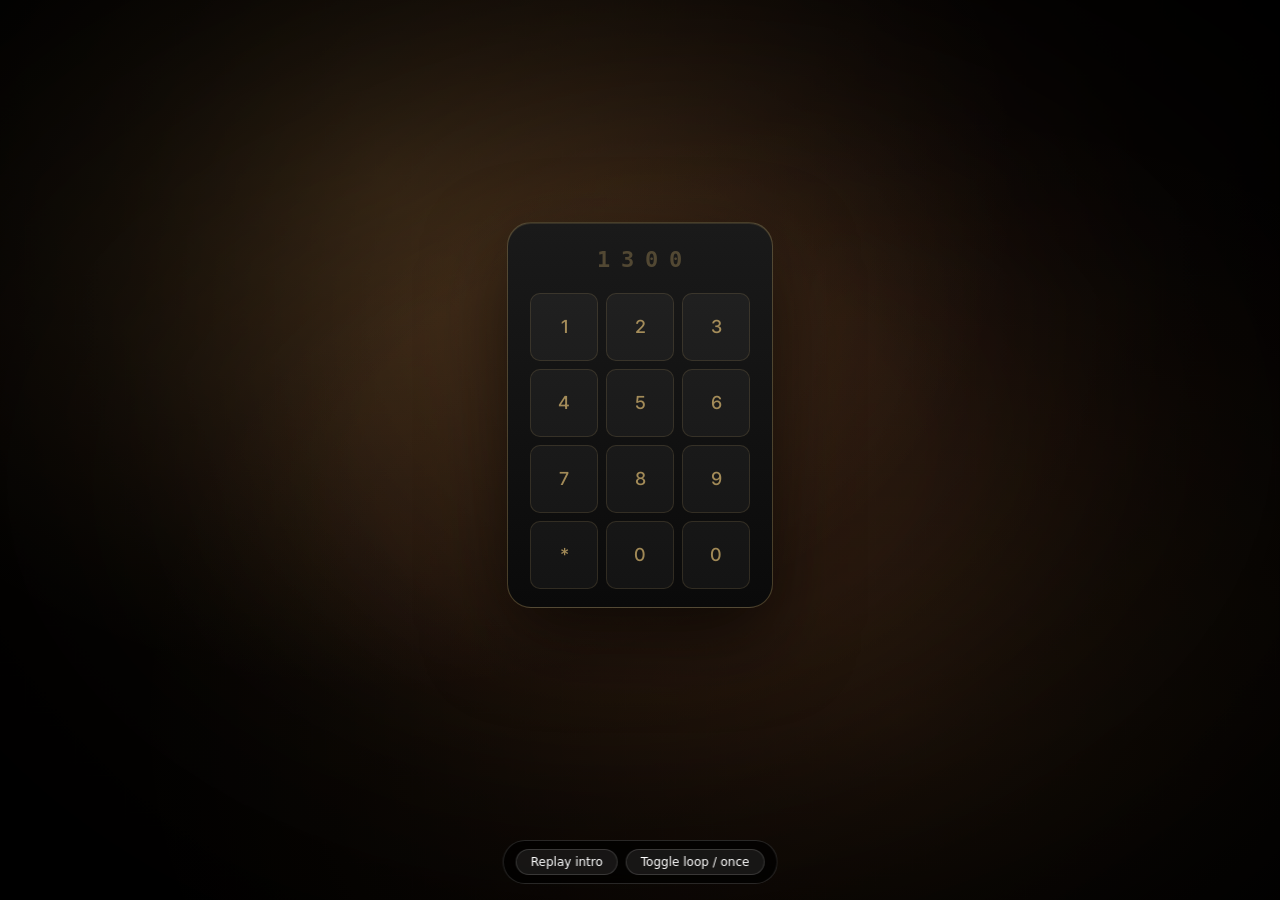
==== preview/cinematic-hero-standalone.html @ 3c826ecf "Add standalone self-contained cinematic-hero preview Single HTML file with both stylesheets inlined " ====
<!doctype html>
<html lang="en">
<head>
<meta charset="utf-8">
<meta name="viewport" content="width=device-width,initial-scale=1">
<title>BPO Firm — Cinematic Hero preview</title>
<style>
/* === bpofirm-design-system tokens === */
/* BPO Firm — Design System tokens
 * Brand-themed design language for Home, About, Contact. Uses bpofirm's
 * original light palette (red + blue accents on white) but keeps the
 * editorial type pairing (Inter + Instrument Serif italic) and the
 * animation library from the React reference.
 *
 * All rules scoped under .bpo-page so the existing service-page blocks
 * (bpofirm-scroll-hero plugin) are not affected.
 */

@import url('https://fonts.googleapis.com/css2?family=Inter:wght@300;400;500;600;700&family=Instrument+Serif:ital,wght@1,400&display=swap');

/* ----- Root font + brand tokens (always loaded) ------------------------ */
:root {
	--bpo-font-body:    'Inter', system-ui, -apple-system, sans-serif;
	--bpo-font-display: 'Instrument Serif', Georgia, 'Times New Roman', serif;

	/* Confirmed against reference/bpofirm-site-reference.md §3. */
	--bpo-brand:        #ef494b;   /* primary accent — CTAs, highlights, cursor */
	--bpo-brand-dark:   #b91c1c;   /* paired darker stop for gradient */
	--bpo-brand-blue:   #0a58ca;   /* secondary accent — links, cursor trail */
	--bpo-brand-blue-soft: rgba(10, 88, 202, 0.25);

	--bpo-accent-gradient: linear-gradient(90deg, #ef494b 0%, #b91c1c 100%);
}

/* ----- Brand-page scope (light theme) ---------------------------------- */
.bpo-page {
	/* HSL components (no hsl() wrapper, same pattern as reference). */
	--bg:      0 0% 100%;   /* white */
	--surface: 220 14% 98%; /* near-white slate */
	--text:    222 47% 11%; /* slate-900 */
	--muted:   215 16% 47%; /* slate-500 */
	--stroke:  216 12% 84%; /* slate-200 */

	background-color: hsl(var(--bg));
	color: hsl(var(--text));
	color-scheme: light;
	font-family: var(--bpo-font-body);
	-webkit-font-smoothing: antialiased;
}

/* Dark-section utility — for the occasional contrast band (CTA, footer)
 * called out in the site reference. Apply this class to any section that
 * should invert to dark within an otherwise light page. */
.bpo-page .bpo-section-dark,
.bpo-section-dark.bpo-page {
	--bg:      0 0% 4%;
	--surface: 0 0% 8%;
	--text:    0 0% 96%;
	--muted:   0 0% 53%;
	--stroke:  0 0% 12%;
	background-color: hsl(var(--bg));
	color: hsl(var(--text));
	color-scheme: dark;
}

/* Type-scale utility classes (mirrors reference's font-display + sizes). */
.bpo-page .bpo-display {
	font-family: var(--bpo-font-display);
	font-style: italic;
	line-height: 0.9;
	letter-spacing: -0.01em;
}
.bpo-page .bpo-eyebrow {
	font-size: 0.75rem;
	font-weight: 500;
	text-transform: uppercase;
	letter-spacing: 0.3em;
	color: hsl(var(--muted));
}
.bpo-page .bpo-muted { color: hsl(var(--muted)); }
.bpo-page .bpo-surface {
	background-color: hsl(var(--surface));
	border: 1px solid hsl(var(--stroke));
}

/* Brand-coloured text helpers. */
.bpo-brand-red  { color: var(--bpo-brand); }
.bpo-brand-blue { color: var(--bpo-brand-blue); }

/* ----- Accent gradient utilities --------------------------------------- */
.bpo-accent-gradient {
	background: var(--bpo-accent-gradient);
}
.bpo-accent-gradient-text {
	background: var(--bpo-accent-gradient);
	background-clip: text;
	-webkit-background-clip: text;
	color: transparent;
}
.bpo-accent-ring {
	background: var(--bpo-accent-gradient);
	padding: 2px;
	border-radius: 9999px;
	display: inline-block;
}

/* ----- Custom keyframes (from React reference) ------------------------- */
@keyframes bpo-scroll-down {
	0%   { transform: translateY(-100%); }
	100% { transform: translateY(200%); }
}
@keyframes bpo-role-fade-in {
	from { opacity: 0; transform: translateY(8px); }
	to   { opacity: 1; transform: translateY(0); }
}
@keyframes bpo-gradient-shift {
	0%, 100% { background-position: 0% 50%; }
	50%      { background-position: 100% 50%; }
}

.bpo-animate-scroll-down {
	animation: bpo-scroll-down 1.5s ease-in-out infinite;
}
.bpo-animate-role-fade-in {
	animation: bpo-role-fade-in 0.4s ease-out;
}
.bpo-animate-gradient-shift {
	background-size: 200% 200%;
	animation: bpo-gradient-shift 6s ease infinite;
}

.bpo-accent-glow {
	box-shadow: 0 0 8px rgba(239, 73, 75, 0.45);
}

@media (prefers-reduced-motion: reduce) {
	.bpo-animate-scroll-down,
	.bpo-animate-role-fade-in,
	.bpo-animate-gradient-shift {
		animation: none;
	}
}
/* === bpofirm-cinematic-hero asset === */
/* BPO Firm — Cinematic Hero
 * Choreographed entirely with CSS keyframes — no JS state machine.
 * 9-second loop: keypad fade-in (0-1s) → code entry (1-3s) → ACCESS
 * GRANTED (3-4.5s) → crossfade to interior (4.5-5.5s) → content reveal
 * + Ken Burns (5.5-8.5s) → settle / restart (8.5-9s).
 *
 * Modifier classes (set on the .bpo-cine root):
 *   .bpo-cine--once  one-shot intro (default in PHP shortcode)
 *   .bpo-cine--loop  cycle forever
 *
 * Custom properties (set inline or via shortcode atts):
 *   --bpo-cine-exterior  background-image for the closed/exterior plate
 *   --bpo-cine-interior  background-image for the open/interior plate
 */

.bpo-cine {
	position: relative;
	width: 100%;
	height: 100vh;
	overflow: hidden;
	isolation: isolate;
	background: #000;
	color: #fff;
}

/* --- Background plates ----------------------------------------------- */
.bpo-cine__bg {
	position: absolute; inset: 0;
	background-size: cover;
	background-position: center;
	will-change: opacity, transform;
}
.bpo-cine__bg--exterior {
	z-index: 1;
	background-image: var(--bpo-cine-exterior,
		radial-gradient(ellipse at 50% 35%, #2a1810 0%, #0a0604 60%, #000 100%));
	animation:
		bpo-cine-exterior-show 9s ease-in-out infinite,
		bpo-cine-kb-exterior   9s ease-in-out infinite;
}
.bpo-cine__bg--interior {
	z-index: 2;
	background-image: var(--bpo-cine-interior,
		radial-gradient(ellipse at 35% 40%, #d4a574 0%, #6b4423 30%, #2a1a0d 70%, #000 100%));
	opacity: 0;
	animation:
		bpo-cine-interior-show 9s ease-in-out infinite,
		bpo-cine-kb-interior   9s ease-in-out infinite;
}
@keyframes bpo-cine-exterior-show {
	0%, 45% { opacity: 1; }
	55%, 100% { opacity: 0; }
}
@keyframes bpo-cine-interior-show {
	0%, 45% { opacity: 0; }
	55%, 100% { opacity: 1; }
}
@keyframes bpo-cine-kb-exterior {
	0%   { transform: scale(1.00) translate(0, 0); }
	55%  { transform: scale(1.08) translate(-1%, -0.5%); }
	100% { transform: scale(1.08) translate(-1%, -0.5%); }
}
@keyframes bpo-cine-kb-interior {
	0%, 55% { transform: scale(1.00) translate(0, 0); }
	100%    { transform: scale(1.10) translate(1%, 0); }
}

/* --- Warm cinematic vignette (always on) ---------------------------- */
.bpo-cine__vignette {
	position: absolute; inset: 0; z-index: 3;
	pointer-events: none;
	background:
		radial-gradient(ellipse at 50% 50%, rgba(0,0,0,0) 30%, rgba(0,0,0,0.55) 75%, rgba(0,0,0,0.85) 100%),
		radial-gradient(ellipse at 30% 20%, rgba(255, 195, 100, 0.18) 0%, transparent 50%),
		radial-gradient(ellipse at 70% 80%, rgba(255, 165, 80, 0.10) 0%, transparent 60%);
}

/* --- Keypad stage --------------------------------------------------- */
.bpo-cine__stage {
	position: absolute; inset: 0; z-index: 4;
	display: flex; flex-direction: column;
	align-items: center; justify-content: center;
	gap: 28px;
	animation: bpo-cine-stage 9s ease-in-out infinite;
}
@keyframes bpo-cine-stage {
	0%   { opacity: 0; transform: translateY(8px); }
	6%   { opacity: 1; transform: translateY(0); }
	44%  { opacity: 1; }
	55%  { opacity: 0; transform: translateY(-8px); }
	100% { opacity: 0; transform: translateY(-8px); }
}

.bpo-cine__keypad {
	width: 220px;
	padding: 24px 22px 18px;
	background: linear-gradient(180deg, #1a1a1a 0%, #0a0a0a 100%);
	border: 1px solid rgba(255, 215, 130, 0.25);
	border-radius: 24px;
	box-shadow:
		0 30px 80px rgba(0, 0, 0, 0.6),
		inset 0 1px 0 rgba(255, 215, 130, 0.12);
}
.bpo-cine__display {
	display: flex; justify-content: center; gap: 10px;
	margin-bottom: 18px;
	font-family: ui-monospace, monospace;
	font-size: 22px; font-weight: 600;
	letter-spacing: 0.18em;
	color: rgba(255, 215, 130, 0.85);
	height: 28px;
}
.bpo-cine__display .digit {
	display: inline-block; width: 14px; text-align: center;
	color: rgba(255, 215, 130, 0.25);
	animation: bpo-cine-digit 9s linear infinite;
}
.bpo-cine__display .digit:nth-child(1) { animation-delay: 0.8s; }
.bpo-cine__display .digit:nth-child(2) { animation-delay: 1.4s; }
.bpo-cine__display .digit:nth-child(3) { animation-delay: 2.0s; }
.bpo-cine__display .digit:nth-child(4) { animation-delay: 2.6s; }
@keyframes bpo-cine-digit {
	0%,  8%   { color: rgba(255, 215, 130, 0.25); }
	9%, 100%  { color: rgba(255, 215, 130, 0.95); }
}

.bpo-cine__keys {
	display: grid;
	grid-template-columns: repeat(3, 1fr);
	gap: 8px;
}
.bpo-cine__key {
	aspect-ratio: 1;
	display: flex; align-items: center; justify-content: center;
	background: rgba(255, 255, 255, 0.04);
	border: 1px solid rgba(255, 215, 130, 0.12);
	border-radius: 10px;
	font-family: var(--bpo-font-body, system-ui, sans-serif);
	font-size: 18px; font-weight: 500;
	color: rgba(255, 215, 130, 0.6);
	transition: background 0.15s ease;
}
.bpo-cine__key.is-active {
	animation: bpo-cine-key-press 9s ease-in-out infinite;
}
@keyframes bpo-cine-key-press {
	0%, 8% {
		background: rgba(255, 255, 255, 0.04);
		box-shadow: none;
		color: rgba(255, 215, 130, 0.6);
	}
	9%, 13% {
		background: rgba(255, 195, 100, 0.4);
		box-shadow: 0 0 18px rgba(255, 195, 100, 0.7);
		color: #fff;
	}
	14%, 100% {
		background: rgba(255, 215, 130, 0.10);
		color: rgba(255, 215, 130, 0.85);
	}
}
.bpo-cine__key[data-step="1"] { animation-delay: 0.8s; }
.bpo-cine__key[data-step="2"] { animation-delay: 1.4s; }
.bpo-cine__key[data-step="3"] { animation-delay: 2.0s; }
.bpo-cine__key[data-step="4"] { animation-delay: 2.6s; }

/* --- "Access Granted" badge ----------------------------------------- */
.bpo-cine__granted {
	padding: 10px 22px;
	border: 1px solid rgba(255, 215, 130, 0.5);
	border-radius: 4px;
	background: rgba(255, 195, 100, 0.08);
	font-family: ui-monospace, 'SF Mono', Menlo, monospace;
	font-weight: 700;
	font-size: 18px;
	letter-spacing: 0.32em;
	color: #ffd770;
	text-transform: uppercase;
	text-shadow:
		0 0 12px rgba(255, 195, 100, 0.9),
		0 0 32px rgba(255, 195, 100, 0.5);
	box-shadow:
		0 0 28px rgba(255, 195, 100, 0.4),
		inset 0 0 12px rgba(255, 195, 100, 0.15);
	opacity: 0;
	animation: bpo-cine-granted 9s ease-in-out infinite;
}
@keyframes bpo-cine-granted {
	0%, 32%  { opacity: 0; transform: scale(0.95); }
	36%, 50% { opacity: 1; transform: scale(1); }
	55%, 100% { opacity: 0; transform: scale(1); }
}

/* --- Hero content (revealed after keypad) --------------------------- */
.bpo-cine__content {
	position: absolute; inset: 0; z-index: 5;
	display: flex; flex-direction: column;
	align-items: center; justify-content: center;
	text-align: center;
	padding: 32px;
	pointer-events: none;
	opacity: 0;
	animation: bpo-cine-content 9s ease-in-out infinite;
}
.bpo-cine__content > * { pointer-events: auto; }
@keyframes bpo-cine-content {
	0%, 55%   { opacity: 0; transform: translateY(12px); }
	62%, 92%  { opacity: 1; transform: translateY(0); }
	100%      { opacity: 0; transform: translateY(-8px); }
}

.bpo-cine__eyebrow {
	font-size: 11px; letter-spacing: 0.35em; text-transform: uppercase;
	color: rgba(255, 215, 130, 0.85);
	margin: 0 0 24px;
}
.bpo-cine__title {
	font-family: var(--bpo-font-display, Georgia, serif);
	font-style: italic;
	font-size: clamp(48px, 8vw, 96px);
	line-height: 0.95;
	margin: 0 0 20px;
	color: #fff;
	max-width: 16ch;
}
.bpo-cine__title em {
	color: var(--bpo-brand, #ef494b);
	font-style: italic;
}
.bpo-cine__lede {
	font-size: 16px;
	line-height: 1.6;
	color: rgba(255, 255, 255, 0.82);
	max-width: 34rem;
	margin: 0 0 32px;
}
.bpo-cine__ctas {
	display: inline-flex;
	gap: 14px;
	flex-wrap: wrap;
	justify-content: center;
}
.bpo-cine__btn {
	display: inline-block;
	padding: 14px 28px;
	border-radius: 999px;
	font-size: 14px; font-weight: 500;
	text-decoration: none;
	transition: transform 0.2s ease;
}
.bpo-cine__btn:hover { transform: scale(1.05); }
.bpo-cine__btn--solid {
	background: var(--bpo-brand, #ef494b);
	color: #fff;
	box-shadow: 0 8px 32px rgba(239, 73, 75, 0.4);
}
.bpo-cine__btn--outline {
	background: transparent;
	color: #fff;
	box-shadow: inset 0 0 0 1.5px rgba(255, 215, 130, 0.7);
}

/* --- One-shot intro mode (default in PHP shortcode) ----------------- */
/* All keyframes run once, then forwards state holds the final frame. */
.bpo-cine--once .bpo-cine__bg--exterior,
.bpo-cine--once .bpo-cine__bg--interior,
.bpo-cine--once .bpo-cine__stage,
.bpo-cine--once .bpo-cine__content,
.bpo-cine--once .bpo-cine__key,
.bpo-cine--once .bpo-cine__display .digit,
.bpo-cine--once .bpo-cine__granted {
	animation-iteration-count: 1;
	animation-fill-mode: forwards;
}
/* In once mode the content tail-fades to 0; override to stay visible. */
.bpo-cine--once .bpo-cine__content { animation-name: bpo-cine-content-once; }
@keyframes bpo-cine-content-once {
	0%, 55%  { opacity: 0; transform: translateY(12px); }
	62%, 100% { opacity: 1; transform: translateY(0); }
}

/* --- Reduced motion: skip the cinematic intro entirely. ------------- */
@media (prefers-reduced-motion: reduce) {
	.bpo-cine__bg, .bpo-cine__stage, .bpo-cine__content,
	.bpo-cine__key, .bpo-cine__display .digit, .bpo-cine__granted {
		animation: none !important;
	}
	.bpo-cine__bg--exterior { opacity: 0; }
	.bpo-cine__bg--interior { opacity: 1; }
	.bpo-cine__content { opacity: 1; }
	.bpo-cine__stage { opacity: 0; }
}
/* === Preview-only resets === */
body { margin:0; padding:0; font-family: var(--bpo-font-body); background:#000; color:#fff; }
.toolbar { position: fixed; bottom: 16px; left: 50%; transform: translateX(-50%); z-index: 100; display: flex; gap: 8px; padding: 8px 12px; border-radius: 999px; background: rgba(0,0,0,0.7); backdrop-filter: blur(8px); border: 1px solid rgba(255,255,255,0.15); }
.toolbar button { background: rgba(255,255,255,0.08); color: #fff; border: 1px solid rgba(255,255,255,0.15); padding: 6px 14px; border-radius: 999px; font: 500 12px/1 system-ui, sans-serif; cursor: pointer; }
.toolbar button:hover { background: rgba(239,73,75,0.4); border-color: #ef494b; }
</style>
</head>
<body class="bpo-page">
<section class="bpo-cine bpo-cine--loop" id="hero">
  <div class="bpo-cine__bg bpo-cine__bg--exterior"></div>
  <div class="bpo-cine__bg bpo-cine__bg--interior"></div>
  <div class="bpo-cine__vignette" aria-hidden="true"></div>
  <div class="bpo-cine__stage" aria-hidden="true">
    <div class="bpo-cine__keypad">
      <div class="bpo-cine__display">
        <span class="digit">1</span><span class="digit">3</span><span class="digit">0</span><span class="digit">0</span>
      </div>
      <div class="bpo-cine__keys">
        <div class="bpo-cine__key is-active" data-step="1">1</div>
        <div class="bpo-cine__key">2</div>
        <div class="bpo-cine__key is-active" data-step="2">3</div>
        <div class="bpo-cine__key">4</div>
        <div class="bpo-cine__key">5</div>
        <div class="bpo-cine__key">6</div>
        <div class="bpo-cine__key">7</div>
        <div class="bpo-cine__key">8</div>
        <div class="bpo-cine__key">9</div>
        <div class="bpo-cine__key">*</div>
        <div class="bpo-cine__key is-active" data-step="3">0</div>
        <div class="bpo-cine__key is-active" data-step="4">0</div>
      </div>
    </div>
    <div class="bpo-cine__granted">Access Granted</div>
  </div>
  <div class="bpo-cine__content">
    <p class="bpo-cine__eyebrow">A partnership unlocked</p>
    <h1 class="bpo-cine__title">Welcome inside <em>BPO Firm</em>.</h1>
    <p class="bpo-cine__lede">Calls. Chats. Social. AI assists. Every channel &mdash; orchestrated under one roof. Plug your stack in once; ship outcomes from day one.</p>
    <div class="bpo-cine__ctas">
      <a href="#" class="bpo-cine__btn bpo-cine__btn--solid">Book a discovery call</a>
      <a href="#" class="bpo-cine__btn bpo-cine__btn--outline">See our work</a>
    </div>
  </div>
</section>
<div class="toolbar">
  <button id="replay">Replay intro</button>
  <button id="toggleLoop">Toggle loop / once</button>
</div>
<script>
var hero = document.getElementById('hero');
document.getElementById('replay').onclick = function () {
  var nodes = hero.querySelectorAll('.bpo-cine__bg, .bpo-cine__stage, .bpo-cine__content, .bpo-cine__key, .bpo-cine__display .digit, .bpo-cine__granted');
  nodes.forEach(function (n) { var a = n.style.animation; n.style.animation = 'none'; void n.offsetWidth; n.style.animation = ''; });
};
document.getElementById('toggleLoop').onclick = function () {
  hero.classList.toggle('bpo-cine--loop'); hero.classList.toggle('bpo-cine--once');
};
</script>
</body>
</html>
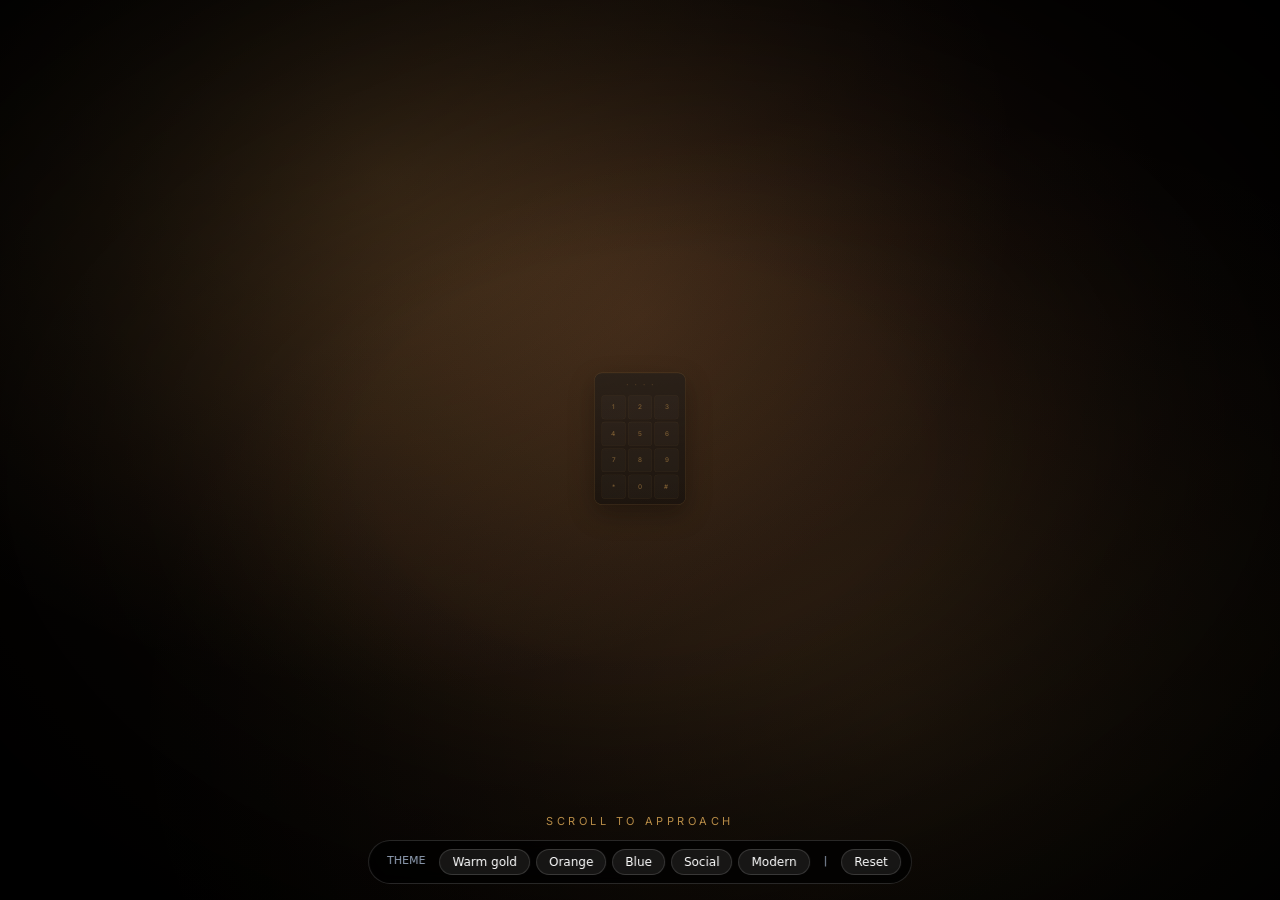
==== commit d895ef70: "Cinematic hero v2: scroll-driven zoom + interactive password entry + per-office theming Owner reshap" ====
--- a/preview/cinematic-hero-standalone.html
+++ b/preview/cinematic-hero-standalone.html
@@ -3,9 +3,8 @@
 <head>
 <meta charset="utf-8">
 <meta name="viewport" content="width=device-width,initial-scale=1">
-<title>BPO Firm — Cinematic Hero preview</title>
+<title>BPO Firm — Cinematic Hero v2 (interactive)</title>
 <style>
-/* === bpofirm-design-system tokens === */
 /* BPO Firm — Design System tokens
  * Brand-themed design language for Home, About, Contact. Uses bpofirm's
  * original light palette (red + blue accents on white) but keeps the
@@ -140,23 +139,29 @@
 		animation: none;
 	}
 }
-/* === bpofirm-cinematic-hero asset === */
-/* BPO Firm — Cinematic Hero
- * Choreographed entirely with CSS keyframes — no JS state machine.
- * 9-second loop: keypad fade-in (0-1s) → code entry (1-3s) → ACCESS
- * GRANTED (3-4.5s) → crossfade to interior (4.5-5.5s) → content reveal
- * + Ken Burns (5.5-8.5s) → settle / restart (8.5-9s).
+/* BPO Firm — Cinematic Hero (v2)
+ * Scroll-driven zoom + interactive password entry. JS hijacks wheel/
+ * touch to drive a 0..1 zoom value; once zoomed all the way in the
+ * keypad becomes clickable. Enter the right password to unlock the
+ * interior reveal (which releases the scroll lock so the rest of the
+ * page can scroll normally).
  *
- * Modifier classes (set on the .bpo-cine root):
- *   .bpo-cine--once  one-shot intro (default in PHP shortcode)
- *   .bpo-cine--loop  cycle forever
+ * State classes (set on .bpo-cine root by the JS):
+ *   .is-locked     scroll is hijacked, zoom in progress (added on init)
+ *   .is-zoomed     zoom reached 1.0 — keypad interactive
+ *   .is-error      wrong password just entered — display flashes red briefly
+ *   .is-granted    correct password — interior reveal plays, scroll unlocks
  *
- * Custom properties (set inline or via shortcode atts):
- *   --bpo-cine-exterior  background-image for the closed/exterior plate
- *   --bpo-cine-interior  background-image for the open/interior plate
+ * Per-office colour theme (set via shortcode attrs as inline CSS vars
+ * on the root, defaults shown):
+ *   --bpo-cine-accent-rgb: 255, 195, 100   (warm gold)
+ *   --bpo-cine-exterior:   <bg image url or gradient>
+ *   --bpo-cine-interior:   <bg image url or gradient>
  */
 
 .bpo-cine {
+	--bpo-cine-zoom: 0;
+	--bpo-cine-accent-rgb: 255, 195, 100;
 	position: relative;
 	width: 100%;
 	height: 100vh;
@@ -166,7 +171,7 @@
 	color: #fff;
 }
 
-/* --- Background plates ----------------------------------------------- */
+/* --- Background plates ---------------------------------------------- */
 .bpo-cine__bg {
 	position: absolute; inset: 0;
 	background-size: cover;
@@ -177,94 +182,86 @@
 	z-index: 1;
 	background-image: var(--bpo-cine-exterior,
 		radial-gradient(ellipse at 50% 35%, #2a1810 0%, #0a0604 60%, #000 100%));
-	animation:
-		bpo-cine-exterior-show 9s ease-in-out infinite,
-		bpo-cine-kb-exterior   9s ease-in-out infinite;
+	transform: scale(calc(1 + var(--bpo-cine-zoom) * 0.35));
+	opacity: 1;
+	transition: opacity 0.6s ease-out;
 }
 .bpo-cine__bg--interior {
 	z-index: 2;
 	background-image: var(--bpo-cine-interior,
 		radial-gradient(ellipse at 35% 40%, #d4a574 0%, #6b4423 30%, #2a1a0d 70%, #000 100%));
 	opacity: 0;
-	animation:
-		bpo-cine-interior-show 9s ease-in-out infinite,
-		bpo-cine-kb-interior   9s ease-in-out infinite;
-}
-@keyframes bpo-cine-exterior-show {
-	0%, 45% { opacity: 1; }
-	55%, 100% { opacity: 0; }
-}
-@keyframes bpo-cine-interior-show {
-	0%, 45% { opacity: 0; }
-	55%, 100% { opacity: 1; }
-}
-@keyframes bpo-cine-kb-exterior {
-	0%   { transform: scale(1.00) translate(0, 0); }
-	55%  { transform: scale(1.08) translate(-1%, -0.5%); }
-	100% { transform: scale(1.08) translate(-1%, -0.5%); }
-}
-@keyframes bpo-cine-kb-interior {
-	0%, 55% { transform: scale(1.00) translate(0, 0); }
-	100%    { transform: scale(1.10) translate(1%, 0); }
-}
-
-/* --- Warm cinematic vignette (always on) ---------------------------- */
+	transform: scale(1.06);
+	transition: opacity 0.9s ease-out, transform 1.5s ease-out;
+}
+.bpo-cine.is-granted .bpo-cine__bg--exterior { opacity: 0; }
+.bpo-cine.is-granted .bpo-cine__bg--interior { opacity: 1; transform: scale(1); }
+
+/* --- Warm cinematic vignette --------------------------------------- */
 .bpo-cine__vignette {
 	position: absolute; inset: 0; z-index: 3;
 	pointer-events: none;
 	background:
-		radial-gradient(ellipse at 50% 50%, rgba(0,0,0,0) 30%, rgba(0,0,0,0.55) 75%, rgba(0,0,0,0.85) 100%),
-		radial-gradient(ellipse at 30% 20%, rgba(255, 195, 100, 0.18) 0%, transparent 50%),
-		radial-gradient(ellipse at 70% 80%, rgba(255, 165, 80, 0.10) 0%, transparent 60%);
-}
-
-/* --- Keypad stage --------------------------------------------------- */
+		radial-gradient(ellipse at 50% 50%, rgba(0,0,0,0) 30%, rgba(0,0,0,0.55) 75%, rgba(0,0,0,0.88) 100%),
+		radial-gradient(ellipse at 30% 20%, rgba(var(--bpo-cine-accent-rgb), 0.18) 0%, transparent 50%),
+		radial-gradient(ellipse at 70% 80%, rgba(var(--bpo-cine-accent-rgb), 0.10) 0%, transparent 60%);
+}
+
+/* --- Keypad stage (scales with zoom) ------------------------------- */
 .bpo-cine__stage {
 	position: absolute; inset: 0; z-index: 4;
 	display: flex; flex-direction: column;
 	align-items: center; justify-content: center;
 	gap: 28px;
-	animation: bpo-cine-stage 9s ease-in-out infinite;
-}
-@keyframes bpo-cine-stage {
-	0%   { opacity: 0; transform: translateY(8px); }
-	6%   { opacity: 1; transform: translateY(0); }
-	44%  { opacity: 1; }
-	55%  { opacity: 0; transform: translateY(-8px); }
-	100% { opacity: 0; transform: translateY(-8px); }
+	/* Scale from 0.32 (distant) to 1.0 (fully zoomed in). */
+	transform: scale(calc(0.32 + var(--bpo-cine-zoom) * 0.68));
+	opacity: calc(0.5 + var(--bpo-cine-zoom) * 0.5);
+	transition: transform 0.25s ease-out, opacity 0.25s ease-out;
+}
+.bpo-cine.is-granted .bpo-cine__stage {
+	opacity: 0;
+	transform: scale(1.15);
+	transition: opacity 0.6s ease-out, transform 0.8s ease-out;
+	pointer-events: none;
 }
 
 .bpo-cine__keypad {
-	width: 220px;
+	width: 240px;
 	padding: 24px 22px 18px;
 	background: linear-gradient(180deg, #1a1a1a 0%, #0a0a0a 100%);
-	border: 1px solid rgba(255, 215, 130, 0.25);
+	border: 1px solid rgba(var(--bpo-cine-accent-rgb), 0.30);
 	border-radius: 24px;
 	box-shadow:
 		0 30px 80px rgba(0, 0, 0, 0.6),
-		inset 0 1px 0 rgba(255, 215, 130, 0.12);
+		inset 0 1px 0 rgba(var(--bpo-cine-accent-rgb), 0.15);
 }
 .bpo-cine__display {
-	display: flex; justify-content: center; gap: 10px;
+	display: flex; justify-content: center; gap: 12px;
 	margin-bottom: 18px;
 	font-family: ui-monospace, monospace;
-	font-size: 22px; font-weight: 600;
+	font-size: 22px; font-weight: 700;
 	letter-spacing: 0.18em;
-	color: rgba(255, 215, 130, 0.85);
+	color: rgba(var(--bpo-cine-accent-rgb), 0.95);
 	height: 28px;
+	transition: color 0.15s ease;
 }
 .bpo-cine__display .digit {
 	display: inline-block; width: 14px; text-align: center;
-	color: rgba(255, 215, 130, 0.25);
-	animation: bpo-cine-digit 9s linear infinite;
-}
-.bpo-cine__display .digit:nth-child(1) { animation-delay: 0.8s; }
-.bpo-cine__display .digit:nth-child(2) { animation-delay: 1.4s; }
-.bpo-cine__display .digit:nth-child(3) { animation-delay: 2.0s; }
-.bpo-cine__display .digit:nth-child(4) { animation-delay: 2.6s; }
-@keyframes bpo-cine-digit {
-	0%,  8%   { color: rgba(255, 215, 130, 0.25); }
-	9%, 100%  { color: rgba(255, 215, 130, 0.95); }
+	color: rgba(var(--bpo-cine-accent-rgb), 0.25);
+	transition: color 0.15s ease;
+}
+.bpo-cine__display .digit.is-filled {
+	color: rgba(var(--bpo-cine-accent-rgb), 0.95);
+}
+.bpo-cine.is-error .bpo-cine__display {
+	color: #ef494b;
+	animation: bpo-cine-shake 0.35s ease;
+}
+.bpo-cine.is-error .bpo-cine__display .digit { color: #ef494b; }
+@keyframes bpo-cine-shake {
+	0%, 100% { transform: translateX(0); }
+	25% { transform: translateX(-6px); }
+	75% { transform: translateX(6px); }
 }
 
 .bpo-cine__keys {
@@ -276,85 +273,108 @@
 	aspect-ratio: 1;
 	display: flex; align-items: center; justify-content: center;
 	background: rgba(255, 255, 255, 0.04);
-	border: 1px solid rgba(255, 215, 130, 0.12);
+	border: 1px solid rgba(var(--bpo-cine-accent-rgb), 0.14);
 	border-radius: 10px;
 	font-family: var(--bpo-font-body, system-ui, sans-serif);
-	font-size: 18px; font-weight: 500;
-	color: rgba(255, 215, 130, 0.6);
-	transition: background 0.15s ease;
-}
-.bpo-cine__key.is-active {
-	animation: bpo-cine-key-press 9s ease-in-out infinite;
-}
-@keyframes bpo-cine-key-press {
-	0%, 8% {
-		background: rgba(255, 255, 255, 0.04);
-		box-shadow: none;
-		color: rgba(255, 215, 130, 0.6);
-	}
-	9%, 13% {
-		background: rgba(255, 195, 100, 0.4);
-		box-shadow: 0 0 18px rgba(255, 195, 100, 0.7);
-		color: #fff;
-	}
-	14%, 100% {
-		background: rgba(255, 215, 130, 0.10);
-		color: rgba(255, 215, 130, 0.85);
-	}
-}
-.bpo-cine__key[data-step="1"] { animation-delay: 0.8s; }
-.bpo-cine__key[data-step="2"] { animation-delay: 1.4s; }
-.bpo-cine__key[data-step="3"] { animation-delay: 2.0s; }
-.bpo-cine__key[data-step="4"] { animation-delay: 2.6s; }
-
-/* --- "Access Granted" badge ----------------------------------------- */
+	font-size: 20px; font-weight: 500;
+	color: rgba(var(--bpo-cine-accent-rgb), 0.7);
+	cursor: not-allowed;
+	user-select: none;
+	transition: background 0.15s ease, transform 0.1s ease, color 0.15s ease;
+}
+.bpo-cine.is-zoomed .bpo-cine__key { cursor: pointer; }
+.bpo-cine.is-zoomed .bpo-cine__key:hover {
+	background: rgba(var(--bpo-cine-accent-rgb), 0.16);
+	color: rgba(var(--bpo-cine-accent-rgb), 1);
+}
+.bpo-cine.is-zoomed .bpo-cine__key:active,
+.bpo-cine__key.is-pressed {
+	background: rgba(var(--bpo-cine-accent-rgb), 0.45);
+	color: #fff;
+	transform: scale(0.95);
+	box-shadow: 0 0 22px rgba(var(--bpo-cine-accent-rgb), 0.75);
+}
+
+/* --- "Access Granted" badge — shown briefly when password correct -- */
 .bpo-cine__granted {
 	padding: 10px 22px;
-	border: 1px solid rgba(255, 215, 130, 0.5);
+	border: 1px solid rgba(var(--bpo-cine-accent-rgb), 0.6);
 	border-radius: 4px;
-	background: rgba(255, 195, 100, 0.08);
+	background: rgba(var(--bpo-cine-accent-rgb), 0.10);
 	font-family: ui-monospace, 'SF Mono', Menlo, monospace;
 	font-weight: 700;
 	font-size: 18px;
 	letter-spacing: 0.32em;
-	color: #ffd770;
+	color: rgb(var(--bpo-cine-accent-rgb));
 	text-transform: uppercase;
 	text-shadow:
-		0 0 12px rgba(255, 195, 100, 0.9),
-		0 0 32px rgba(255, 195, 100, 0.5);
+		0 0 12px rgba(var(--bpo-cine-accent-rgb), 0.9),
+		0 0 32px rgba(var(--bpo-cine-accent-rgb), 0.5);
 	box-shadow:
-		0 0 28px rgba(255, 195, 100, 0.4),
-		inset 0 0 12px rgba(255, 195, 100, 0.15);
+		0 0 28px rgba(var(--bpo-cine-accent-rgb), 0.4),
+		inset 0 0 12px rgba(var(--bpo-cine-accent-rgb), 0.18);
 	opacity: 0;
-	animation: bpo-cine-granted 9s ease-in-out infinite;
-}
-@keyframes bpo-cine-granted {
-	0%, 32%  { opacity: 0; transform: scale(0.95); }
-	36%, 50% { opacity: 1; transform: scale(1); }
-	55%, 100% { opacity: 0; transform: scale(1); }
-}
-
-/* --- Hero content (revealed after keypad) --------------------------- */
+	transform: scale(0.9);
+	transition: opacity 0.35s ease, transform 0.35s ease;
+}
+.bpo-cine.is-granted .bpo-cine__granted {
+	opacity: 1;
+	transform: scale(1);
+}
+
+/* --- Hint text shown while keypad is distant ----------------------- */
+.bpo-cine__hint {
+	position: absolute;
+	bottom: 8vh; left: 50%;
+	transform: translateX(-50%);
+	z-index: 5;
+	font-size: 11px;
+	letter-spacing: 0.32em;
+	text-transform: uppercase;
+	color: rgba(var(--bpo-cine-accent-rgb), 0.7);
+	opacity: calc(1 - var(--bpo-cine-zoom));
+	transition: opacity 0.3s ease;
+	pointer-events: none;
+}
+.bpo-cine.is-zoomed .bpo-cine__hint,
+.bpo-cine.is-granted .bpo-cine__hint { opacity: 0; }
+.bpo-cine__hint-2 {
+	position: absolute;
+	bottom: 8vh; left: 50%;
+	transform: translateX(-50%);
+	z-index: 5;
+	font-size: 11px;
+	letter-spacing: 0.32em;
+	text-transform: uppercase;
+	color: rgba(var(--bpo-cine-accent-rgb), 0.85);
+	opacity: 0;
+	transition: opacity 0.3s ease;
+	pointer-events: none;
+}
+.bpo-cine.is-zoomed .bpo-cine__hint-2 { opacity: 1; }
+.bpo-cine.is-granted .bpo-cine__hint-2 { opacity: 0; }
+
+/* --- Hero content (revealed after access granted) ------------------ */
 .bpo-cine__content {
 	position: absolute; inset: 0; z-index: 5;
 	display: flex; flex-direction: column;
 	align-items: center; justify-content: center;
 	text-align: center;
 	padding: 32px;
+	opacity: 0;
+	transform: translateY(16px);
+	transition: opacity 0.7s ease 0.4s, transform 0.9s ease 0.4s;
 	pointer-events: none;
-	opacity: 0;
-	animation: bpo-cine-content 9s ease-in-out infinite;
-}
-.bpo-cine__content > * { pointer-events: auto; }
-@keyframes bpo-cine-content {
-	0%, 55%   { opacity: 0; transform: translateY(12px); }
-	62%, 92%  { opacity: 1; transform: translateY(0); }
-	100%      { opacity: 0; transform: translateY(-8px); }
-}
+}
+.bpo-cine.is-granted .bpo-cine__content {
+	opacity: 1;
+	transform: translateY(0);
+}
+.bpo-cine.is-granted .bpo-cine__content > * { pointer-events: auto; }
 
 .bpo-cine__eyebrow {
 	font-size: 11px; letter-spacing: 0.35em; text-transform: uppercase;
-	color: rgba(255, 215, 130, 0.85);
+	color: rgba(var(--bpo-cine-accent-rgb), 0.85);
 	margin: 0 0 24px;
 }
 .bpo-cine__title {
@@ -377,12 +397,7 @@
 	max-width: 34rem;
 	margin: 0 0 32px;
 }
-.bpo-cine__ctas {
-	display: inline-flex;
-	gap: 14px;
-	flex-wrap: wrap;
-	justify-content: center;
-}
+.bpo-cine__ctas { display: inline-flex; gap: 14px; flex-wrap: wrap; justify-content: center; }
 .bpo-cine__btn {
 	display: inline-block;
 	padding: 14px 28px;
@@ -400,73 +415,55 @@
 .bpo-cine__btn--outline {
 	background: transparent;
 	color: #fff;
-	box-shadow: inset 0 0 0 1.5px rgba(255, 215, 130, 0.7);
-}
-
-/* --- One-shot intro mode (default in PHP shortcode) ----------------- */
-/* All keyframes run once, then forwards state holds the final frame. */
-.bpo-cine--once .bpo-cine__bg--exterior,
-.bpo-cine--once .bpo-cine__bg--interior,
-.bpo-cine--once .bpo-cine__stage,
-.bpo-cine--once .bpo-cine__content,
-.bpo-cine--once .bpo-cine__key,
-.bpo-cine--once .bpo-cine__display .digit,
-.bpo-cine--once .bpo-cine__granted {
-	animation-iteration-count: 1;
-	animation-fill-mode: forwards;
-}
-/* In once mode the content tail-fades to 0; override to stay visible. */
-.bpo-cine--once .bpo-cine__content { animation-name: bpo-cine-content-once; }
-@keyframes bpo-cine-content-once {
-	0%, 55%  { opacity: 0; transform: translateY(12px); }
-	62%, 100% { opacity: 1; transform: translateY(0); }
-}
-
-/* --- Reduced motion: skip the cinematic intro entirely. ------------- */
+	box-shadow: inset 0 0 0 1.5px rgba(var(--bpo-cine-accent-rgb), 0.75);
+}
+
+/* --- Reduced-motion fallback --------------------------------------- */
 @media (prefers-reduced-motion: reduce) {
-	.bpo-cine__bg, .bpo-cine__stage, .bpo-cine__content,
-	.bpo-cine__key, .bpo-cine__display .digit, .bpo-cine__granted {
-		animation: none !important;
-	}
-	.bpo-cine__bg--exterior { opacity: 0; }
-	.bpo-cine__bg--interior { opacity: 1; }
-	.bpo-cine__content { opacity: 1; }
-	.bpo-cine__stage { opacity: 0; }
-}
-/* === Preview-only resets === */
+	.bpo-cine__bg, .bpo-cine__stage { transition: none; }
+	.bpo-cine__bg--exterior { opacity: 0; transform: none; }
+	.bpo-cine__bg--interior { opacity: 1; transform: none; }
+	.bpo-cine__stage { display: none; }
+	.bpo-cine__content { opacity: 1; transform: none; pointer-events: auto; }
+	.bpo-cine__hint, .bpo-cine__hint-2 { display: none; }
+}
 body { margin:0; padding:0; font-family: var(--bpo-font-body); background:#000; color:#fff; }
-.toolbar { position: fixed; bottom: 16px; left: 50%; transform: translateX(-50%); z-index: 100; display: flex; gap: 8px; padding: 8px 12px; border-radius: 999px; background: rgba(0,0,0,0.7); backdrop-filter: blur(8px); border: 1px solid rgba(255,255,255,0.15); }
-.toolbar button { background: rgba(255,255,255,0.08); color: #fff; border: 1px solid rgba(255,255,255,0.15); padding: 6px 14px; border-radius: 999px; font: 500 12px/1 system-ui, sans-serif; cursor: pointer; }
+.toolbar { position: fixed; bottom: 16px; left: 50%; transform: translateX(-50%); z-index: 100; display: flex; gap: 6px; padding: 8px 10px; border-radius: 999px; background: rgba(0,0,0,0.75); backdrop-filter: blur(8px); border: 1px solid rgba(255,255,255,0.15); }
+.toolbar button { background: rgba(255,255,255,0.08); color: #fff; border: 1px solid rgba(255,255,255,0.15); padding: 6px 12px; border-radius: 999px; font: 500 12px/1 system-ui, sans-serif; cursor: pointer; }
 .toolbar button:hover { background: rgba(239,73,75,0.4); border-color: #ef494b; }
+.toolbar .label { padding: 6px 8px; font: 500 11px/1 system-ui; color: #94a3b8; }
+.placeholder-orange { background: radial-gradient(ellipse at 30% 50%, #5a2e0a 0%, #2a1408 50%, #000 100%) !important; }
+.placeholder-blue   { background: radial-gradient(ellipse at 50% 50%, #1e3a5f 0%, #0a1525 50%, #000 100%) !important; }
+.placeholder-modern { background: radial-gradient(ellipse at 60% 50%, #2d2d3f 0%, #15151f 50%, #000 100%) !important; }
 </style>
 </head>
 <body class="bpo-page">
-<section class="bpo-cine bpo-cine--loop" id="hero">
-  <div class="bpo-cine__bg bpo-cine__bg--exterior"></div>
-  <div class="bpo-cine__bg bpo-cine__bg--interior"></div>
+<section class="bpo-cine" id="hero" data-bpo-password="1234" style="--bpo-cine-accent-rgb: 255, 195, 100;">
+  <div class="bpo-cine__bg bpo-cine__bg--exterior" id="bg-exterior"></div>
+  <div class="bpo-cine__bg bpo-cine__bg--interior" id="bg-interior"></div>
   <div class="bpo-cine__vignette" aria-hidden="true"></div>
-  <div class="bpo-cine__stage" aria-hidden="true">
+  <div class="bpo-cine__stage">
     <div class="bpo-cine__keypad">
-      <div class="bpo-cine__display">
-        <span class="digit">1</span><span class="digit">3</span><span class="digit">0</span><span class="digit">0</span>
-      </div>
+      <div class="bpo-cine__display"><span class="digit">·</span><span class="digit">·</span><span class="digit">·</span><span class="digit">·</span></div>
       <div class="bpo-cine__keys">
-        <div class="bpo-cine__key is-active" data-step="1">1</div>
-        <div class="bpo-cine__key">2</div>
-        <div class="bpo-cine__key is-active" data-step="2">3</div>
-        <div class="bpo-cine__key">4</div>
-        <div class="bpo-cine__key">5</div>
-        <div class="bpo-cine__key">6</div>
-        <div class="bpo-cine__key">7</div>
-        <div class="bpo-cine__key">8</div>
-        <div class="bpo-cine__key">9</div>
-        <div class="bpo-cine__key">*</div>
-        <div class="bpo-cine__key is-active" data-step="3">0</div>
-        <div class="bpo-cine__key is-active" data-step="4">0</div>
+        <button type="button" class="bpo-cine__key" data-value="1">1</button>
+        <button type="button" class="bpo-cine__key" data-value="2">2</button>
+        <button type="button" class="bpo-cine__key" data-value="3">3</button>
+        <button type="button" class="bpo-cine__key" data-value="4">4</button>
+        <button type="button" class="bpo-cine__key" data-value="5">5</button>
+        <button type="button" class="bpo-cine__key" data-value="6">6</button>
+        <button type="button" class="bpo-cine__key" data-value="7">7</button>
+        <button type="button" class="bpo-cine__key" data-value="8">8</button>
+        <button type="button" class="bpo-cine__key" data-value="9">9</button>
+        <button type="button" class="bpo-cine__key" data-value="*">*</button>
+        <button type="button" class="bpo-cine__key" data-value="0">0</button>
+        <button type="button" class="bpo-cine__key" data-value="#">#</button>
       </div>
     </div>
     <div class="bpo-cine__granted">Access Granted</div>
   </div>
+  <div class="bpo-cine__hint">Scroll to approach</div>
+  <div class="bpo-cine__hint-2">Enter the code &mdash; try 1234</div>
   <div class="bpo-cine__content">
     <p class="bpo-cine__eyebrow">A partnership unlocked</p>
     <h1 class="bpo-cine__title">Welcome inside <em>BPO Firm</em>.</h1>
@@ -478,18 +475,203 @@
   </div>
 </section>
 <div class="toolbar">
-  <button id="replay">Replay intro</button>
-  <button id="toggleLoop">Toggle loop / once</button>
+  <span class="label">THEME</span>
+  <button data-theme="255,195,100">Warm gold</button>
+  <button data-theme="255,140,50">Orange</button>
+  <button data-theme="120,170,255">Blue</button>
+  <button data-theme="255,80,130">Social</button>
+  <button data-theme="160,130,200">Modern</button>
+  <span class="label">|</span>
+  <button id="reset">Reset</button>
 </div>
 <script>
+/* BPO Firm — Cinematic Hero (v2)
+ * Scroll-driven zoom + interactive password entry.
+ *
+ * Behaviour:
+ *  1. On page load, .bpo-cine sections register. Each one locks page
+ *     scroll while it's the active hero and drives a 0..1 zoom value
+ *     from wheel / touch deltas (same pattern as bpofirm-scroll-hero).
+ *  2. Once zoom hits 1.0, the keypad becomes interactive. Hint text
+ *     swaps from "Scroll to enter" -> "Enter the code".
+ *  3. Clicking the keypad buttons fills the 4-digit display.
+ *  4. When 4 digits are entered:
+ *       correct  -> .is-granted -> interior reveal + scroll unlocked
+ *       wrong    -> .is-error -> shake + clear, allow retry
+ *  5. Once granted, scroll behaves normally and the user proceeds to
+ *     the rest of the page.
+ *
+ * The expected password is read from data-bpo-password on the root
+ * (set by the PHP shortcode). Defaults to "1234".
+ */
+(function () {
+	'use strict';
+
+	var WHEEL_SENS    = 0.0012;
+	var TOUCH_SENS    = 0.006;
+	var ERROR_HOLD_MS = 700;
+
+	function clamp01(n) { return n < 0 ? 0 : n > 1 ? 1 : n; }
+
+	function init(root) {
+		if (root.__bpoCineInit) return;
+		root.__bpoCineInit = true;
+
+		var password = (root.getAttribute('data-bpo-password') || '1234').replace(/\D/g, '');
+		if (password.length !== 4) password = '1234';
+
+		var keys     = root.querySelectorAll('.bpo-cine__key');
+		var digits   = root.querySelectorAll('.bpo-cine__display .digit');
+		var state = {
+			zoom: 0,
+			zoomed: false,
+			granted: false,
+			entered: '',
+			touchStartY: 0,
+		};
+
+		function render() {
+			root.style.setProperty('--bpo-cine-zoom', state.zoom);
+			root.classList.toggle('is-zoomed', state.zoomed);
+			root.classList.toggle('is-granted', state.granted);
+		}
+
+		function setZoom(z) {
+			state.zoom = clamp01(z);
+			var wasZoomed = state.zoomed;
+			state.zoomed = state.zoom >= 1;
+			if (state.zoomed && !wasZoomed) {
+				resetEntered();
+			}
+			render();
+		}
+
+		function resetEntered() {
+			state.entered = '';
+			for (var i = 0; i < digits.length; i++) {
+				digits[i].classList.remove('is-filled');
+				digits[i].textContent = '·';
+			}
+		}
+
+		function pressKey(value) {
+			if (state.granted || !state.zoomed) return;
+			if (state.entered.length >= 4) return;
+			var idx = state.entered.length;
+			state.entered += value;
+			if (digits[idx]) {
+				digits[idx].classList.add('is-filled');
+				digits[idx].textContent = value;
+			}
+			if (state.entered.length === 4) {
+				if (state.entered === password) {
+					setTimeout(grant, 220);
+				} else {
+					flashError();
+				}
+			}
+		}
+
+		function grant() {
+			state.granted = true;
+			render();
+		}
+
+		function flashError() {
+			root.classList.add('is-error');
+			setTimeout(function () {
+				root.classList.remove('is-error');
+				resetEntered();
+			}, ERROR_HOLD_MS);
+		}
+
+		// --- Scroll-hijack: wheel + touch drive zoom while not granted
+		function onWheel(e) {
+			if (state.granted) return;
+			if (state.zoomed && e.deltaY < 0 && window.scrollY <= 5) {
+				// Scrolling up while at zoom=1 reverses out (rare; matches scroll-hero UX).
+				setZoom(0.95);
+				e.preventDefault();
+				return;
+			}
+			if (!state.zoomed) {
+				e.preventDefault();
+				setZoom(state.zoom + e.deltaY * WHEEL_SENS);
+			}
+			// At zoomed && deltaY > 0: do not preventDefault — allow page scroll past
+			// once granted. Until granted we still block to keep them at the keypad.
+			if (state.zoomed && !state.granted) {
+				e.preventDefault();
+			}
+		}
+
+		function onTouchStart(e) { state.touchStartY = e.touches[0].clientY; }
+		function onTouchMove(e) {
+			if (state.granted || !state.touchStartY) return;
+			var y = e.touches[0].clientY;
+			var dy = state.touchStartY - y;
+			if (state.zoomed && dy < -20 && window.scrollY <= 5) {
+				setZoom(0.95);
+				e.preventDefault();
+				return;
+			}
+			if (!state.zoomed) {
+				e.preventDefault();
+				setZoom(state.zoom + dy * TOUCH_SENS);
+				state.touchStartY = y;
+			} else {
+				e.preventDefault();
+			}
+		}
+		function onTouchEnd() { state.touchStartY = 0; }
+
+		function onScroll() {
+			if (!state.granted) window.scrollTo(0, 0);
+		}
+
+		// Wire up keypad clicks (always listening; pressKey gates on state).
+		for (var i = 0; i < keys.length; i++) {
+			(function (k) {
+				k.addEventListener('click', function () {
+					var v = k.getAttribute('data-value') || k.textContent.trim();
+					if (/^\d$/.test(v)) pressKey(v);
+				});
+			})(keys[i]);
+		}
+
+		window.addEventListener('wheel',      onWheel,      { passive: false });
+		window.addEventListener('touchstart', onTouchStart, { passive: false });
+		window.addEventListener('touchmove',  onTouchMove,  { passive: false });
+		window.addEventListener('touchend',   onTouchEnd);
+		window.addEventListener('scroll',     onScroll);
+
+		resetEntered();
+		render();
+
+		// Honour prefers-reduced-motion: skip the keypad gate entirely.
+		if (window.matchMedia && window.matchMedia('(prefers-reduced-motion: reduce)').matches) {
+			state.zoomed = true;
+			state.granted = true;
+			render();
+		}
+	}
+
+	function bootstrap() {
+		var nodes = document.querySelectorAll('.bpo-cine');
+		for (var i = 0; i < nodes.length; i++) init(nodes[i]);
+	}
+
+	if (document.readyState === 'loading') {
+		document.addEventListener('DOMContentLoaded', bootstrap);
+	} else {
+		bootstrap();
+	}
+})();
 var hero = document.getElementById('hero');
-document.getElementById('replay').onclick = function () {
-  var nodes = hero.querySelectorAll('.bpo-cine__bg, .bpo-cine__stage, .bpo-cine__content, .bpo-cine__key, .bpo-cine__display .digit, .bpo-cine__granted');
-  nodes.forEach(function (n) { var a = n.style.animation; n.style.animation = 'none'; void n.offsetWidth; n.style.animation = ''; });
-};
-document.getElementById('toggleLoop').onclick = function () {
-  hero.classList.toggle('bpo-cine--loop'); hero.classList.toggle('bpo-cine--once');
-};
+document.querySelectorAll('.toolbar [data-theme]').forEach(function (btn) {
+  btn.onclick = function () { hero.style.setProperty('--bpo-cine-accent-rgb', btn.getAttribute('data-theme')); };
+});
+document.getElementById('reset').onclick = function () { location.reload(); };
 </script>
 </body>
 </html>
